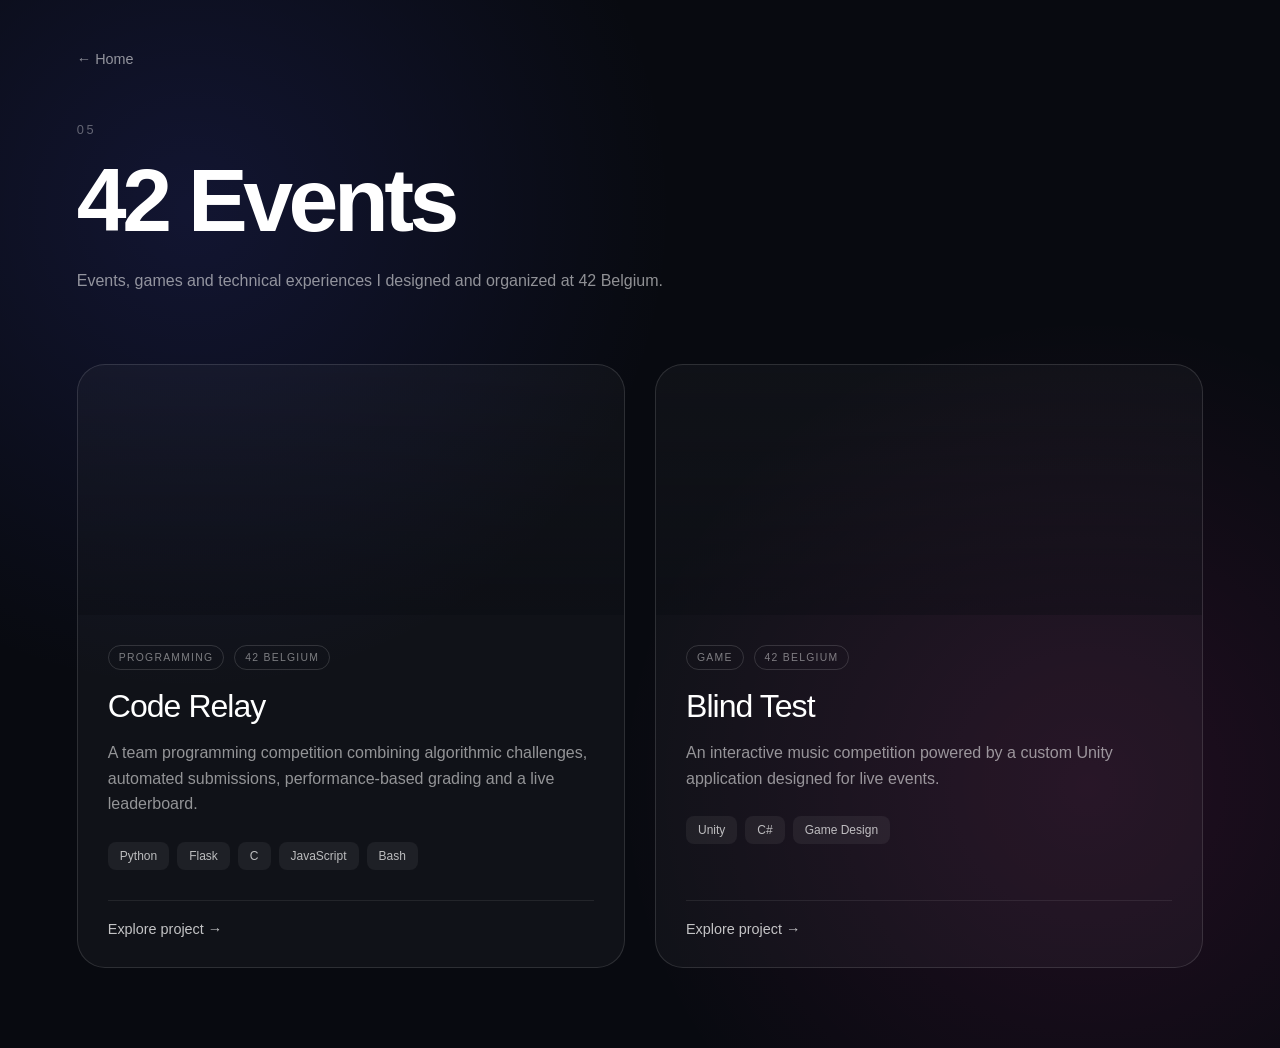
==== events/index.html @ 87f23626 "refactor: reorganize portfolio website structure" ====
<!DOCTYPE html>
<html lang="en">

<head>
    <meta charset="UTF-8">

    <meta
        name="viewport"
        content="width=device-width, initial-scale=1.0"
    >

    <title>Events — Aurore Rakoto</title>

    <link
        rel="stylesheet"
        href="/css/global.css"
    >

    <link
        rel="stylesheet"
        href="/css/events.css"
    >
</head>

<body class="events-page">

<header class="page-header">

    <a
        href="/"
        class="back-link"
    >
        ← Home
    </a>


    <span class="page-number">
        05
    </span>


    <h1 class="page-title">
        42 Events
    </h1>


    <p class="page-description">
        Events, games and technical experiences I designed
        and organized at 42 Belgium.
    </p>

</header>


<main class="events-grid">


    <!-- CODE RELAY -->

    <a
        href="/events/code-relay/"
        class="event-card"
    >

        <div
            class="
                event-image
                code-relay-image
            "
        ></div>


        <div class="event-content">

            <div class="event-meta">

                <span>
                    PROGRAMMING
                </span>

                <span>
                    42 BELGIUM
                </span>

            </div>


            <h2>
                Code Relay
            </h2>


            <p>
                A team programming competition
                combining algorithmic challenges,
                automated submissions,
                performance-based grading
                and a live leaderboard.
            </p>


            <div class="event-tags">

                <span>Python</span>

                <span>Flask</span>

                <span>C</span>

                <span>JavaScript</span>

                <span>Bash</span>

            </div>


            <div class="discover">
                Explore project →
            </div>

        </div>

    </a>



    <!-- BLIND TEST -->

    <a
        href="/events/blindtest/"
        class="event-card"
    >

        <div
            class="
                event-image
                blindtest-image
            "
        ></div>


        <div class="event-content">

            <div class="event-meta">

                <span>
                    GAME
                </span>

                <span>
                    42 BELGIUM
                </span>

            </div>


            <h2>
                Blind Test
            </h2>


            <p>
                An interactive music competition
                powered by a custom Unity
                application designed for
                live events.
            </p>


            <div class="event-tags">

                <span>Unity</span>

                <span>C#</span>

                <span>Game Design</span>

            </div>


            <div class="discover">
                Explore project →
            </div>

        </div>

    </a>

</main>


</body>

</html>
---- css/global.css ----
/* ============================================================ */
/* RESET                                                        */
/* ============================================================ */

* {
    box-sizing: border-box;
    margin: 0;
    padding: 0;
}


html {
    width: 100%;
    min-height: 100%;
    scroll-behavior: smooth;
}


body {
    width: 100%;
    min-height: 100vh;

    font-family:
        Arial,
        Helvetica,
        sans-serif;

    background: #080a10;
    color: white;
}


/* ============================================================ */
/* LINKS                                                        */
/* ============================================================ */

a {
    color: inherit;
    text-decoration: none;
}


/* ============================================================ */
/* BUTTONS                                                      */
/* ============================================================ */

button {
    font: inherit;
}


/* ============================================================ */
/* IMAGES                                                       */
/* ============================================================ */

img {
    display: block;

    max-width: 100%;
}


/* ============================================================ */
/* COMMON PAGE HEADER                                           */
/* ============================================================ */

.page-header {
    width: min(1300px, 100%);

    margin:
        0
        auto
        70px;
}


.back-link {
    display: inline-block;

    margin-bottom: 55px;

    color:
        rgba(255, 255, 255, 0.55);

    font-size: 0.9rem;

    transition:
        color 0.2s ease,
        transform 0.2s ease;
}


.back-link:hover {
    color: white;

    transform:
        translateX(-4px);
}


.page-number {
    display: block;

    margin-bottom: 12px;

    color:
        rgba(255, 255, 255, 0.35);

    font-size: 0.8rem;

    letter-spacing: 0.2em;
}


.page-title {
    margin-bottom: 15px;

    font-size:
        clamp(
            3rem,
            7vw,
            6rem
        );

    font-weight: 600;

    letter-spacing: -0.05em;
}


.page-description {
    max-width: 700px;

    color:
        rgba(255, 255, 255, 0.55);

    font-size: 1rem;

    line-height: 1.7;
}
---- css/events.css ----
/* ============================================================ */
/* EVENTS PAGE                                                  */
/* ============================================================ */

.events-page {
    min-height: 100vh;

    padding:
        50px
        clamp(
            25px,
            6vw,
            100px
        )
        80px;

    background:
        radial-gradient(
            circle at 15% 20%,
            rgba(
                80,
                90,
                255,
                0.14
            ),
            transparent 35%
        ),
        radial-gradient(
            circle at 85% 75%,
            rgba(
                255,
                50,
                180,
                0.1
            ),
            transparent 35%
        ),
        #080a10;
}


/* ============================================================ */
/* EVENTS GRID                                                  */
/* ============================================================ */

.events-grid {
    width:
        min(
            1300px,
            100%
        );

    margin: 0 auto;

    display: grid;

    grid-template-columns:
        repeat(
            2,
            minmax(
                0,
                1fr
            )
        );

    gap: 30px;
}


/* ============================================================ */
/* EVENT CARD                                                   */
/* ============================================================ */

.event-card {
    position: relative;

    min-height: 520px;

    display: flex;

    flex-direction: column;

    overflow: hidden;

    border:
        1px solid
        rgba(
            255,
            255,
            255,
            0.12
        );

    border-radius: 28px;

    background:
        rgba(
            255,
            255,
            255,
            0.035
        );

    transition:
        transform 0.3s ease,
        border-color 0.3s ease,
        box-shadow 0.3s ease;
}


.event-card:hover {
    transform:
        translateY(-10px);

    border-color:
        rgba(
            255,
            255,
            255,
            0.35
        );

    box-shadow:
        0
        30px
        80px
        rgba(
            0,
            0,
            0,
            0.35
        );
}


/* ============================================================ */
/* EVENT IMAGE                                                  */
/* ============================================================ */

.event-image {
    height: 250px;

    background-size: cover;

    background-position: center;

    transition:
        transform 0.6s ease;
}


.event-card:hover
.event-image {
    transform:
        scale(1.035);
}


.code-relay-image {
    background-image:
        linear-gradient(
            rgba(
                8,
                10,
                16,
                0.05
            ),
            rgba(
                8,
                10,
                16,
                0.35
            )
        ),
        url(
            "/assets/images/events/code-relay.jpg"
        );
}


.blindtest-image {
    background-image:
        linear-gradient(
            rgba(
                8,
                10,
                16,
                0.05
            ),
            rgba(
                8,
                10,
                16,
                0.35
            )
        ),
        url(
            "/assets/images/events/blindtest.jpg"
        );
}


/* ============================================================ */
/* EVENT CONTENT                                                */
/* ============================================================ */

.event-content {
    flex: 1;

    display: flex;

    flex-direction: column;

    padding: 30px;
}


.event-meta {
    display: flex;

    flex-wrap: wrap;

    gap: 10px;

    margin-bottom: 18px;
}


.event-meta span {
    padding:
        6px
        10px;

    border:
        1px solid
        rgba(
            255,
            255,
            255,
            0.14
        );

    border-radius: 999px;

    color:
        rgba(
            255,
            255,
            255,
            0.45
        );

    font-size: 0.65rem;

    letter-spacing: 0.12em;
}


.event-content h2 {
    margin-bottom: 15px;

    font-size: 2rem;

    font-weight: 500;

    letter-spacing: -0.03em;
}


.event-content p {
    margin-bottom: 25px;

    color:
        rgba(
            255,
            255,
            255,
            0.55
        );

    line-height: 1.6;
}


/* ============================================================ */
/* TAGS                                                         */
/* ============================================================ */

.event-tags {
    display: flex;

    flex-wrap: wrap;

    gap: 8px;

    margin-bottom: 30px;
}


.event-tags span {
    padding:
        7px
        12px;

    border-radius: 8px;

    background:
        rgba(
            255,
            255,
            255,
            0.06
        );

    color:
        rgba(
            255,
            255,
            255,
            0.7
        );

    font-size: 0.75rem;
}


/* ============================================================ */
/* DISCOVER                                                     */
/* ============================================================ */

.discover {
    margin-top: auto;

    padding-top: 20px;

    border-top:
        1px solid
        rgba(
            255,
            255,
            255,
            0.08
        );

    color:
        rgba(
            255,
            255,
            255,
            0.75
        );

    font-size: 0.9rem;
}


.event-card:hover
.discover {
    color: white;
}


/* ============================================================ */
/* RESPONSIVE                                                   */
/* ============================================================ */

@media (
    max-width: 800px
) {

    .events-page {
        padding:
            30px
            20px
            60px;
    }


    .page-header {
        margin-bottom: 45px;
    }


    .back-link {
        margin-bottom: 40px;
    }


    .events-grid {
        grid-template-columns:
            1fr;
    }


    .event-card {
        min-height: 460px;
    }


    .event-image {
        height: 210px;
    }

}
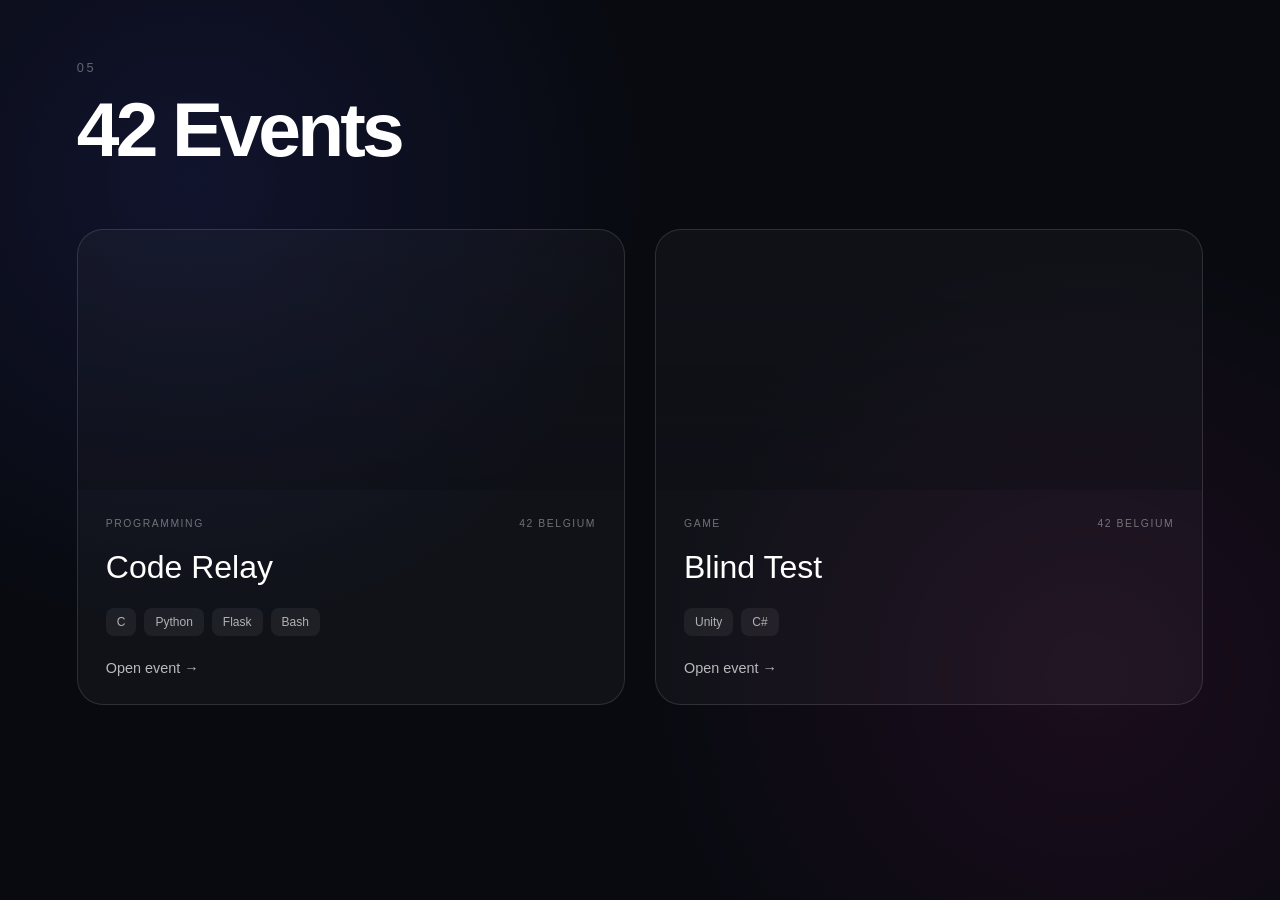
==== commit 9e103df2: "(display)event: better interface" ====
--- a/events/index.html
+++ b/events/index.html
@@ -9,7 +9,7 @@
         content="width=device-width, initial-scale=1.0"
     >
 
-    <title>Events — Aurore Rakoto</title>
+    <title>42 Events</title>
 
     <link
         rel="stylesheet"
@@ -24,170 +24,125 @@
 
 <body class="events-page">
 
-<header class="page-header">
+<main class="events-container">
 
-    <a
-        href="/"
-        class="back-link"
-    >
-        ← Home
-    </a>
+    <header class="events-header">
+
+        <span class="events-number">
+            05
+        </span>
+
+        <h1>
+            42 Events
+        </h1>
+
+    </header>
 
 
-    <span class="page-number">
-        05
-    </span>
+    <section class="events-grid">
+
+        <!-- CODE RELAY -->
+
+        <a
+            href="/events/code-relay/"
+            class="event-card"
+        >
+
+            <div
+                class="event-image code-relay-image"
+            ></div>
 
 
-    <h1 class="page-title">
-        42 Events
-    </h1>
+            <div class="event-content">
+
+                <div class="event-top">
+
+                    <span class="event-type">
+                        PROGRAMMING
+                    </span>
+
+                    <span class="event-location">
+                        42 BELGIUM
+                    </span>
+
+                </div>
 
 
-    <p class="page-description">
-        Events, games and technical experiences I designed
-        and organized at 42 Belgium.
-    </p>
-
-</header>
+                <h2>
+                    Code Relay
+                </h2>
 
 
-<main class="events-grid">
+                <div class="event-tags">
+
+                    <span>C</span>
+                    <span>Python</span>
+                    <span>Flask</span>
+                    <span>Bash</span>
+
+                </div>
 
 
-    <!-- CODE RELAY -->
-
-    <a
-        href="/events/code-relay/"
-        class="event-card"
-    >
-
-        <div
-            class="
-                event-image
-                code-relay-image
-            "
-        ></div>
-
-
-        <div class="event-content">
-
-            <div class="event-meta">
-
-                <span>
-                    PROGRAMMING
-                </span>
-
-                <span>
-                    42 BELGIUM
-                </span>
+                <div class="event-link">
+                    Open event →
+                </div>
 
             </div>
 
-
-            <h2>
-                Code Relay
-            </h2>
+        </a>
 
 
-            <p>
-                A team programming competition
-                combining algorithmic challenges,
-                automated submissions,
-                performance-based grading
-                and a live leaderboard.
-            </p>
+        <!-- BLIND TEST -->
+
+        <a
+            href="/events/blindtest/"
+            class="event-card"
+        >
+
+            <div
+                class="event-image blindtest-image"
+            ></div>
 
 
-            <div class="event-tags">
+            <div class="event-content">
 
-                <span>Python</span>
+                <div class="event-top">
 
-                <span>Flask</span>
+                    <span class="event-type">
+                        GAME
+                    </span>
 
-                <span>C</span>
+                    <span class="event-location">
+                        42 BELGIUM
+                    </span>
 
-                <span>JavaScript</span>
+                </div>
 
-                <span>Bash</span>
+
+                <h2>
+                    Blind Test
+                </h2>
+
+
+                <div class="event-tags">
+
+                    <span>Unity</span>
+                    <span>C#</span>
+
+                </div>
+
+
+                <div class="event-link">
+                    Open event →
+                </div>
 
             </div>
 
+        </a>
 
-            <div class="discover">
-                Explore project →
-            </div>
-
-        </div>
-
-    </a>
-
-
-
-    <!-- BLIND TEST -->
-
-    <a
-        href="/events/blindtest/"
-        class="event-card"
-    >
-
-        <div
-            class="
-                event-image
-                blindtest-image
-            "
-        ></div>
-
-
-        <div class="event-content">
-
-            <div class="event-meta">
-
-                <span>
-                    GAME
-                </span>
-
-                <span>
-                    42 BELGIUM
-                </span>
-
-            </div>
-
-
-            <h2>
-                Blind Test
-            </h2>
-
-
-            <p>
-                An interactive music competition
-                powered by a custom Unity
-                application designed for
-                live events.
-            </p>
-
-
-            <div class="event-tags">
-
-                <span>Unity</span>
-
-                <span>C#</span>
-
-                <span>Game Design</span>
-
-            </div>
-
-
-            <div class="discover">
-                Explore project →
-            </div>
-
-        </div>
-
-    </a>
+    </section>
 
 </main>
-
 
 </body>
 
--- a/css/events.css
+++ b/css/events.css
@@ -6,33 +6,19 @@
     min-height: 100vh;
 
     padding:
-        50px
-        clamp(
-            25px,
-            6vw,
-            100px
-        )
+        60px
+        clamp(24px, 6vw, 100px)
         80px;
 
     background:
         radial-gradient(
             circle at 15% 20%,
-            rgba(
-                80,
-                90,
-                255,
-                0.14
-            ),
+            rgba(80, 90, 255, 0.12),
             transparent 35%
         ),
         radial-gradient(
             circle at 85% 75%,
-            rgba(
-                255,
-                50,
-                180,
-                0.1
-            ),
+            rgba(255, 50, 180, 0.08),
             transparent 35%
         ),
         #080a10;
@@ -40,27 +26,64 @@
 
 
 /* ============================================================ */
-/* EVENTS GRID                                                  */
+/* CONTAINER                                                    */
+/* ============================================================ */
+
+.events-container {
+    width: min(1300px, 100%);
+
+    margin: 0 auto;
+}
+
+
+/* ============================================================ */
+/* HEADER                                                       */
+/* ============================================================ */
+
+.events-header {
+    margin-bottom: 55px;
+}
+
+
+.events-number {
+    display: block;
+
+    margin-bottom: 10px;
+
+    color:
+        rgba(255, 255, 255, 0.35);
+
+    font-size: 0.8rem;
+
+    letter-spacing: 0.2em;
+}
+
+
+.events-header h1 {
+    font-size:
+        clamp(
+            3rem,
+            6vw,
+            5.5rem
+        );
+
+    font-weight: 600;
+
+    letter-spacing: -0.05em;
+}
+
+
+/* ============================================================ */
+/* GRID                                                         */
 /* ============================================================ */
 
 .events-grid {
-    width:
-        min(
-            1300px,
-            100%
-        );
-
-    margin: 0 auto;
-
     display: grid;
 
     grid-template-columns:
         repeat(
             2,
-            minmax(
-                0,
-                1fr
-            )
+            minmax(0, 1fr)
         );
 
     gap: 30px;
@@ -68,13 +91,11 @@
 
 
 /* ============================================================ */
-/* EVENT CARD                                                   */
+/* CARD                                                         */
 /* ============================================================ */
 
 .event-card {
-    position: relative;
-
-    min-height: 520px;
+    min-height: 470px;
 
     display: flex;
 
@@ -84,93 +105,50 @@
 
     border:
         1px solid
-        rgba(
-            255,
-            255,
-            255,
-            0.12
-        );
-
-    border-radius: 28px;
-
-    background:
-        rgba(
-            255,
-            255,
-            255,
-            0.035
-        );
+        rgba(255, 255, 255, 0.12);
+
+    border-radius: 26px;
+
+    background:
+        rgba(255, 255, 255, 0.035);
 
     transition:
-        transform 0.3s ease,
-        border-color 0.3s ease,
-        box-shadow 0.3s ease;
+        transform 0.25s ease,
+        border-color 0.25s ease,
+        background 0.25s ease;
 }
 
 
 .event-card:hover {
     transform:
-        translateY(-10px);
+        translateY(-8px);
 
     border-color:
-        rgba(
-            255,
-            255,
-            255,
-            0.35
-        );
-
-    box-shadow:
-        0
-        30px
-        80px
-        rgba(
-            0,
-            0,
-            0,
-            0.35
-        );
-}
-
-
-/* ============================================================ */
-/* EVENT IMAGE                                                  */
+        rgba(255, 255, 255, 0.35);
+
+    background:
+        rgba(255, 255, 255, 0.055);
+}
+
+
+/* ============================================================ */
+/* IMAGE                                                        */
 /* ============================================================ */
 
 .event-image {
-    height: 250px;
+    height: 260px;
+
+    background-position: center;
 
     background-size: cover;
-
-    background-position: center;
-
-    transition:
-        transform 0.6s ease;
-}
-
-
-.event-card:hover
-.event-image {
-    transform:
-        scale(1.035);
 }
 
 
 .code-relay-image {
     background-image:
         linear-gradient(
-            rgba(
-                8,
-                10,
-                16,
-                0.05
-            ),
-            rgba(
-                8,
-                10,
-                16,
-                0.35
-            )
+            rgba(8, 10, 16, 0.08),
+            rgba(8, 10, 16, 0.3)
         ),
         url(
             "/assets/images/events/code-relay.jpg"
@@ -181,18 +159,8 @@
 .blindtest-image {
     background-image:
         linear-gradient(
-            rgba(
-                8,
-                10,
-                16,
-                0.05
-            ),
-            rgba(
-                8,
-                10,
-                16,
-                0.35
-            )
+            rgba(8, 10, 16, 0.08),
+            rgba(8, 10, 16, 0.3)
         ),
         url(
             "/assets/images/events/blindtest.jpg"
@@ -201,7 +169,7 @@
 
 
 /* ============================================================ */
-/* EVENT CONTENT                                                */
+/* CONTENT                                                      */
 /* ============================================================ */
 
 .event-content {
@@ -211,151 +179,89 @@
 
     flex-direction: column;
 
-    padding: 30px;
-}
-
-
-.event-meta {
+    padding: 28px;
+}
+
+
+.event-top {
+    display: flex;
+
+    justify-content: space-between;
+
+    gap: 15px;
+
+    margin-bottom: 20px;
+}
+
+
+.event-type,
+.event-location {
+    color:
+        rgba(255, 255, 255, 0.4);
+
+    font-size: 0.65rem;
+
+    letter-spacing: 0.15em;
+}
+
+
+.event-content h2 {
+    margin-bottom: 22px;
+
+    font-size: 2rem;
+
+    font-weight: 500;
+}
+
+
+/* ============================================================ */
+/* TAGS                                                         */
+/* ============================================================ */
+
+.event-tags {
     display: flex;
 
     flex-wrap: wrap;
 
-    gap: 10px;
-
-    margin-bottom: 18px;
-}
-
-
-.event-meta span {
-    padding:
-        6px
-        10px;
-
-    border:
-        1px solid
-        rgba(
-            255,
-            255,
-            255,
-            0.14
-        );
-
-    border-radius: 999px;
-
-    color:
-        rgba(
-            255,
-            255,
-            255,
-            0.45
-        );
-
-    font-size: 0.65rem;
-
-    letter-spacing: 0.12em;
-}
-
-
-.event-content h2 {
-    margin-bottom: 15px;
-
-    font-size: 2rem;
-
-    font-weight: 500;
-
-    letter-spacing: -0.03em;
-}
-
-
-.event-content p {
-    margin-bottom: 25px;
-
-    color:
-        rgba(
-            255,
-            255,
-            255,
-            0.55
-        );
-
-    line-height: 1.6;
-}
-
-
-/* ============================================================ */
-/* TAGS                                                         */
-/* ============================================================ */
-
-.event-tags {
-    display: flex;
-
-    flex-wrap: wrap;
-
     gap: 8px;
-
-    margin-bottom: 30px;
 }
 
 
 .event-tags span {
     padding:
         7px
-        12px;
+        11px;
 
     border-radius: 8px;
 
     background:
-        rgba(
-            255,
-            255,
-            255,
-            0.06
-        );
-
-    color:
-        rgba(
-            255,
-            255,
-            255,
-            0.7
-        );
+        rgba(255, 255, 255, 0.06);
+
+    color:
+        rgba(255, 255, 255, 0.65);
 
     font-size: 0.75rem;
 }
 
 
 /* ============================================================ */
-/* DISCOVER                                                     */
-/* ============================================================ */
-
-.discover {
+/* LINK                                                         */
+/* ============================================================ */
+
+.event-link {
     margin-top: auto;
 
-    padding-top: 20px;
-
-    border-top:
-        1px solid
-        rgba(
-            255,
-            255,
-            255,
-            0.08
-        );
-
-    color:
-        rgba(
-            255,
-            255,
-            255,
-            0.75
-        );
+    padding-top: 24px;
+
+    color:
+        rgba(255, 255, 255, 0.7);
 
     font-size: 0.9rem;
 }
 
 
 .event-card:hover
-.discover {
+.event-link {
     color: white;
 }
 
@@ -364,41 +270,28 @@
 /* RESPONSIVE                                                   */
 /* ============================================================ */
 
-@media (
-    max-width: 800px
-) {
+@media (max-width: 800px) {
 
     .events-page {
         padding:
-            30px
+            40px
             20px
             60px;
     }
 
 
-    .page-header {
-        margin-bottom: 45px;
-    }
-
-
-    .back-link {
-        margin-bottom: 40px;
-    }
-
-
     .events-grid {
-        grid-template-columns:
-            1fr;
+        grid-template-columns: 1fr;
     }
 
 
     .event-card {
-        min-height: 460px;
+        min-height: 430px;
     }
 
 
     .event-image {
-        height: 210px;
+        height: 220px;
     }
 
 }
